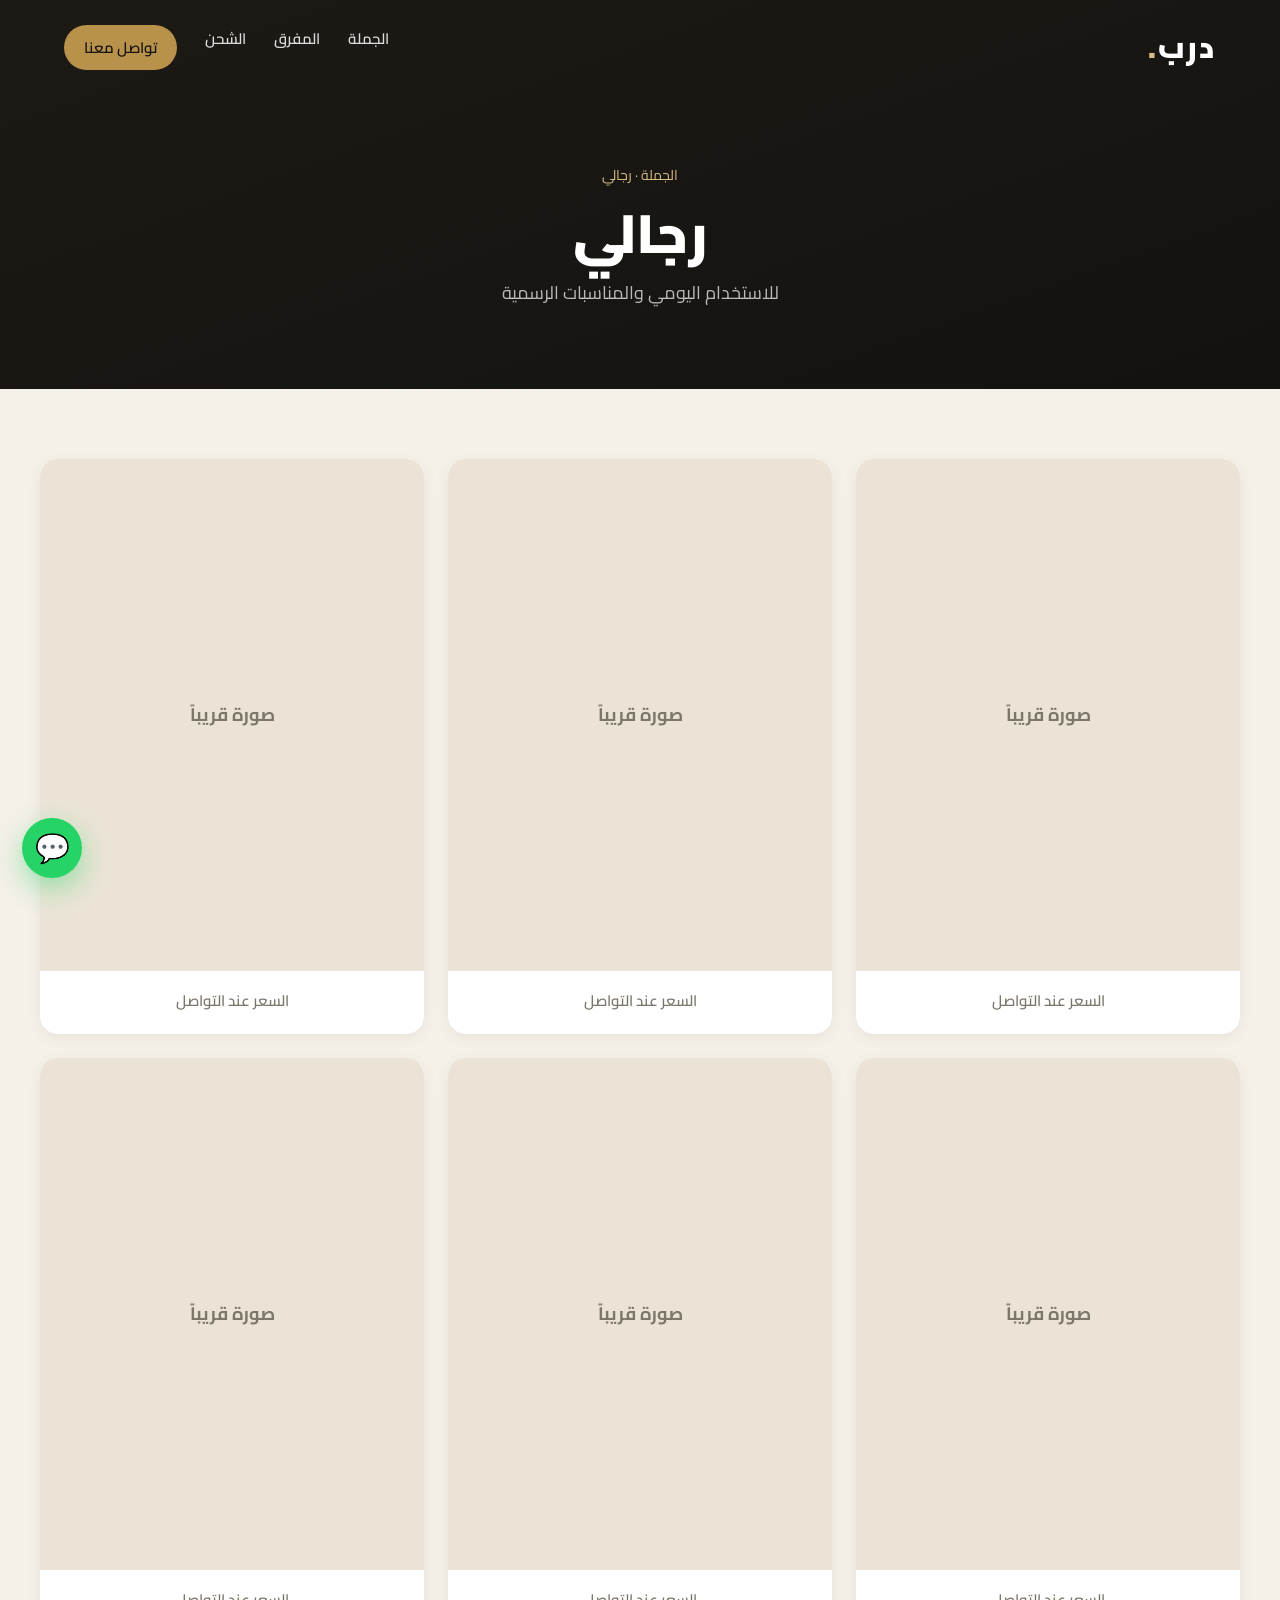
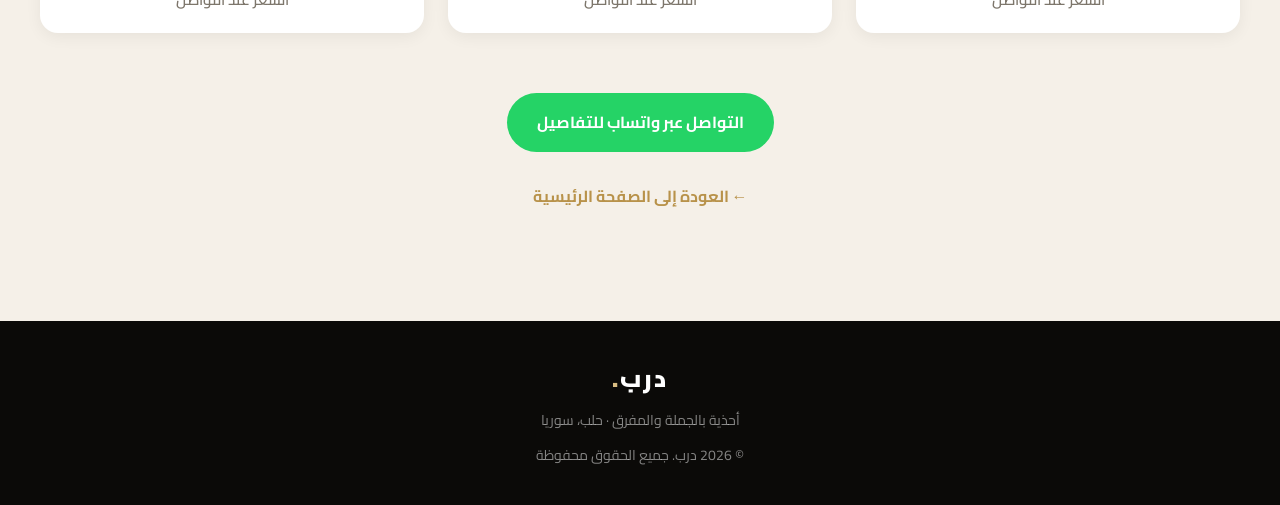
==== category.html @ f398b62b "Add durb storefront: home, category pages, catalog, Syria map Co-Authored-By: Claude Haiku 5.5 <nore" ====
<!DOCTYPE html>
<html lang="ar" dir="rtl">
<head>
<meta charset="UTF-8">
<meta name="viewport" content="width=device-width, initial-scale=1.0">
<title>درب | الأقسام</title>
<meta name="description" content="تصفحوا موديلات درب بالجملة والمفرق في حلب، مع الأسعار تحت كل صورة.">
<meta name="robots" content="index, follow">
<meta name="theme-color" content="#14120f">
<link rel="preconnect" href="https://fonts.googleapis.com">
<link rel="preconnect" href="https://fonts.gstatic.com" crossorigin>
<link href="https://fonts.googleapis.com/css2?family=Cairo:wght@300;400;600;700;900&display=swap" rel="stylesheet">
<link rel="stylesheet" href="style.css">
</head>
<body>

<header id="top">
  <div class="nav">
    <a href="index.html" class="logo">درب<i>.</i></a>
    <nav class="nav-links">
      <a href="index.html#wholesale">الجملة</a>
      <a href="index.html#retail">المفرق</a>
      <a href="index.html#shipping">الشحن</a>
      <a href="index.html#contact" class="nav-cta">تواصل معنا</a>
    </nav>
  </div>
</header>

<section class="cat-hero">
  <div class="wrap">
    <span class="crumb" id="crumb"></span>
    <h1 id="cat-title">تحميل...</h1>
    <p id="cat-desc"></p>
  </div>
</section>

<section style="padding-top:70px">
  <div class="wrap">
    <div class="products" id="products"></div>
    <div class="cat-cta reveal">
      <a class="btn btn-wa" id="cta-wa" href="https://wa.me/WHATSAPP_NUMBER" target="_blank" rel="noopener">التواصل عبر واتساب للتفاصيل</a>
    </div>
    <p style="text-align:center;margin-top:30px"><a href="index.html" style="color:var(--gold);font-weight:700">← العودة إلى الصفحة الرئيسية</a></p>
  </div>
</section>

<footer>
  <div class="logo">درب<span style="color:var(--gold-soft)">.</span></div>
  <p>أحذية بالجملة والمفرق · حلب، سوريا</p>
  <p style="margin-top:10px">© 2026 درب. جميع الحقوق محفوظة</p>
</footer>

<a class="float-wa" href="https://wa.me/WHATSAPP_NUMBER" target="_blank" rel="noopener" aria-label="واتساب">💬</a>

<script src="catalog.js"></script>
<script>
  const params = new URLSearchParams(location.search);
  const section = params.get('s') === 'retail' ? 'retail' : 'wholesale';
  const index = parseInt(params.get('c'), 10) || 0;
  const list = CATALOG[section] || [];
  const cat = list[index];
  const sectionLabel = section === 'retail' ? 'المفرق' : 'الجملة';

  if (!cat) {
    document.getElementById('cat-title').textContent = 'القسم غير موجود';
    document.getElementById('cat-desc').textContent = 'يمكنكم العودة إلى الصفحة الرئيسية لاختيار قسم آخر.';
  } else {
    document.title = 'درب | ' + cat.name + ' ' + sectionLabel;
    document.getElementById('crumb').textContent = sectionLabel + ' · ' + cat.name;
    document.getElementById('cat-title').textContent = cat.name;
    document.getElementById('cat-desc').textContent = cat.desc;

    const wrap = document.getElementById('products');
    cat.items.forEach((item, i) => {
      const card = document.createElement('article');
      card.className = 'product reveal' + (i % 3 === 1 ? ' d1' : i % 3 === 2 ? ' d2' : '');

      const pimg = document.createElement('div');
      pimg.className = 'pimg';
      const img = document.createElement('img');
      img.src = item.src;
      img.alt = cat.name + ' - موديل ' + (i + 1);
      img.loading = 'lazy';
      img.onerror = () => {
        const ph = document.createElement('span');
        ph.className = 'ph';
        ph.textContent = 'صورة قريباً';
        img.replaceWith(ph);
      };
      pimg.appendChild(img);

      const body = document.createElement('div');
      body.className = 'pbody';
      const price = document.createElement('div');
      if (item.price) {
        price.className = 'price';
        price.textContent = item.price;
      } else {
        price.className = 'price ask';
        price.textContent = 'السعر عند التواصل';
      }
      body.appendChild(price);

      card.appendChild(pimg);
      card.appendChild(body);
      wrap.appendChild(card);
    });

    const msg = 'مرحباً، أريد التفاصيل عن قسم ' + cat.name + ' ضمن ' + sectionLabel;
    document.getElementById('cta-wa').href =
      'https://wa.me/WHATSAPP_NUMBER?text=' + encodeURIComponent(msg);
  }

  const io = new IntersectionObserver(entries => {
    entries.forEach(en => {
      if (en.isIntersecting) { en.target.classList.add('in'); io.unobserve(en.target); }
    });
  }, { threshold: 0.12 });
  document.querySelectorAll('.reveal').forEach(el => io.observe(el));

  const header = document.querySelector('header');
  window.addEventListener('scroll', () => header.classList.toggle('scrolled', window.scrollY > 40));
</script>

</body>
</html>
---- style.css ----
:root {
  --ink: #14120f;
  --ink-soft: #2a2622;
  --paper: #f5f0e8;
  --paper-2: #ebe4d6;
  --gold: #b8924a;
  --gold-soft: #d9bd82;
  --muted: #7d766b;
  --wa: #25d366;
  --radius: 18px;
  --ease: cubic-bezier(.2,.7,.2,1);
}
* { box-sizing: border-box; margin: 0; padding: 0; }
html { scroll-behavior: smooth; }
body {
  font-family: "Cairo", "Segoe UI", Tahoma, sans-serif;
  background: var(--paper);
  color: var(--ink);
  line-height: 1.8;
  -webkit-font-smoothing: antialiased;
  overflow-x: hidden;
}
a { color: inherit; text-decoration: none; }
img { display: block; max-width: 100%; }
section { padding: 110px 24px; }
.wrap { max-width: 1200px; margin: auto; }

/* ---------- Header ---------- */
header { position: fixed; inset: 0 0 auto 0; z-index: 50; transition: background .3s, box-shadow .3s; }
header.scrolled { background: rgba(20,18,15,.92); backdrop-filter: blur(10px); box-shadow: 0 1px 0 rgba(255,255,255,.06); }
.nav { max-width: 1200px; margin: auto; padding: 20px 24px; display: flex; align-items: center; justify-content: space-between; color: #fff; }
.logo { font-size: 30px; font-weight: 900; letter-spacing: 2px; }
.logo i { font-style: normal; color: var(--gold-soft); }
.nav-links { display: flex; gap: 28px; font-size: 15px; font-weight: 600; }
.nav-links a { opacity: .85; transition: opacity .2s, color .2s; }
.nav-links a:hover { opacity: 1; color: var(--gold-soft); }
.nav-cta { background: var(--gold); color: var(--ink) !important; padding: 9px 20px; border-radius: 40px; opacity: 1 !important; }

/* ---------- Buttons ---------- */
.btns { display: flex; gap: 14px; flex-wrap: wrap; }
.btn {
  display: inline-flex; align-items: center; gap: 8px; padding: 15px 30px; border-radius: 50px;
  font-weight: 700; font-size: 16px; border: 0; cursor: pointer;
  transition: transform .25s var(--ease), box-shadow .25s, background .25s, color .25s;
}
.btn:hover { transform: translateY(-3px); }
.btn-gold { background: var(--gold); color: var(--ink); box-shadow: 0 10px 30px rgba(184,146,74,.35); position: relative; overflow: hidden; }
.btn-gold::after {
  content: ""; position: absolute; top: 0; left: -75%; width: 50%; height: 100%;
  background: linear-gradient(120deg, transparent, rgba(255,255,255,.5), transparent);
  animation: shine 3.5s infinite;
}
@keyframes shine { 0%,60% { left: -75%; } 100% { left: 130%; } }
.btn-gold:hover { background: var(--gold-soft); }
.btn-ghost { border: 1.5px solid rgba(255,255,255,.35); color: #fff; background: transparent; }
.btn-ghost:hover { border-color: var(--gold-soft); color: var(--gold-soft); }
.btn-wa { background: var(--wa); color: #fff; }

/* ---------- Hero ---------- */
.hero {
  min-height: 100vh;
  background:
    radial-gradient(circle at 80% 20%, rgba(184,146,74,.35), transparent 45%),
    radial-gradient(circle at 10% 90%, rgba(184,146,74,.2), transparent 40%),
    linear-gradient(160deg, #1d1a16 0%, var(--ink) 100%);
  color: #fff;
  display: flex; align-items: center;
  padding: 140px 24px 100px;
  position: relative; overflow: hidden;
}
.hero::before {
  content: ""; position: absolute; width: 520px; height: 520px; border-radius: 50%;
  border: 1px solid rgba(217,189,130,.12); top: -180px; left: -160px;
  animation: spin 40s linear infinite;
}
@keyframes spin { to { transform: rotate(360deg); } }
.hero-inner {
  max-width: 1200px; margin: auto; width: 100%;
  display: grid; grid-template-columns: 1.1fr .9fr; gap: 60px; align-items: center;
  position: relative; z-index: 1;
}
.eyebrow {
  display: inline-block; color: var(--gold-soft); font-size: 14px; letter-spacing: 3px;
  text-transform: uppercase; border: 1px solid rgba(217,189,130,.4);
  padding: 6px 16px; border-radius: 40px; margin-bottom: 26px;
}
.hero h1 { font-size: 64px; line-height: 1.25; font-weight: 900; margin-bottom: 22px; }
.hero h1 em { font-style: normal; color: var(--gold-soft); }
.hero p { font-size: 18px; opacity: .8; max-width: 520px; margin-bottom: 40px; }

/* Emblem (replaces the old box) */
.emblem { position: relative; width: 360px; height: 360px; margin: auto; }
.ring { position: absolute; border-radius: 50%; }
.ring.r1 { inset: 0; border: 1px dashed rgba(217,189,130,.45); animation: spin 28s linear infinite; }
.ring.r2 { inset: 42px; border: 1px solid rgba(217,189,130,.25); animation: spin 18s linear infinite reverse; }
.ring.r2::after {
  content: ""; position: absolute; top: -5px; left: 50%; width: 10px; height: 10px; margin-left: -5px;
  border-radius: 50%; background: var(--gold-soft); box-shadow: 0 0 14px var(--gold-soft);
}
.core {
  position: absolute; inset: 92px; border-radius: 50%;
  background: radial-gradient(circle at 35% 30%, #4a3f32, #1a1714 70%);
  border: 1px solid rgba(217,189,130,.35);
  display: flex; align-items: center; justify-content: center;
  font-size: 58px; font-weight: 900; color: var(--gold-soft);
  box-shadow: 0 0 60px rgba(184,146,74,.35);
  animation: breathe 4s ease-in-out infinite;
}
.core span { color: #fff; }
@keyframes breathe {
  0%,100% { box-shadow: 0 0 40px rgba(184,146,74,.25); transform: scale(1); }
  50% { box-shadow: 0 0 80px rgba(184,146,74,.5); transform: scale(1.03); }
}
.chip {
  position: absolute; background: rgba(20,18,15,.85); backdrop-filter: blur(6px);
  border: 1px solid rgba(217,189,130,.35); color: #fff;
  padding: 8px 18px; border-radius: 30px; font-size: 14px; font-weight: 700; white-space: nowrap;
  animation: float 6s ease-in-out infinite;
}
.chip.c1 { top: 4px; right: 40px; }
.chip.c2 { top: 90px; left: -10px; animation-delay: -1.5s; }
.chip.c3 { bottom: 90px; right: -14px; animation-delay: -3s; }
.chip.c4 { bottom: 6px; left: 50px; animation-delay: -4.5s; }
@keyframes float { 0%,100% { transform: translateY(0); } 50% { transform: translateY(-10px); } }

/* ---------- Marquee ---------- */
.marquee { background: var(--gold); color: var(--ink); padding: 16px 0; overflow: hidden; white-space: nowrap; font-weight: 700; font-size: 18px; letter-spacing: 2px; }
.marquee-track { display: inline-block; animation: slide 28s linear infinite; }
.marquee-track span { margin: 0 28px; }
@keyframes slide { from { transform: translateX(0); } to { transform: translateX(-50%); } }

/* ---------- Heads ---------- */
.head { text-align: center; margin-bottom: 60px; }
.kicker { color: var(--gold); font-size: 14px; letter-spacing: 3px; font-weight: 700; text-transform: uppercase; margin-bottom: 10px; display: block; }
.head h2 { font-size: 44px; font-weight: 900; line-height: 1.3; }
.head p { color: var(--muted); font-size: 17px; margin-top: 10px; }
.dark { background: var(--ink); color: #fff; }
.dark .head h2 { color: #fff; }
.dark .head p { color: rgba(255,255,255,.6); }

/* ---------- Choice ---------- */
.choice { display: grid; grid-template-columns: 1fr 1fr; gap: 24px; }
.choice-card {
  position: relative; border-radius: 26px; padding: 56px 44px; min-height: 340px;
  display: flex; flex-direction: column; justify-content: flex-end; overflow: hidden;
  transition: transform .35s var(--ease), box-shadow .35s;
}
.choice-card:hover { transform: translateY(-6px); box-shadow: 0 24px 50px rgba(0,0,0,.18); }
.choice-card .num { position: absolute; top: 24px; left: 32px; font-size: 130px; font-weight: 900; opacity: .08; line-height: 1; }
.choice-card .tag { font-size: 13px; letter-spacing: 2px; font-weight: 700; margin-bottom: 10px; }
.choice-card h3 { font-size: 40px; font-weight: 900; margin-bottom: 10px; }
.choice-card p { font-size: 16px; opacity: .85; margin-bottom: 24px; max-width: 420px; }
.choice-card .arrow {
  display: inline-flex; align-items: center; gap: 8px; font-weight: 700;
  background: #fff; color: var(--ink); padding: 10px 22px; border-radius: 30px; align-self: flex-start;
  transition: gap .25s;
}
.choice-card:hover .arrow { gap: 14px; }
.choice-wh { background: linear-gradient(140deg, #1f2a2a, var(--ink)); color: #fff; border: 1px solid rgba(217,189,130,.2); }
.choice-wh .tag { color: var(--gold-soft); }
.choice-rt { background: linear-gradient(140deg, var(--gold-soft), var(--gold)); color: var(--ink); }
.choice-rt .arrow { background: var(--ink); color: #fff; }
.choice-rt .num { color: var(--ink); }

/* ---------- Category tiles (home) ---------- */
.grid { display: grid; grid-template-columns: repeat(3, 1fr); gap: 22px; }
.cat {
  position: relative; border-radius: var(--radius); overflow: hidden; aspect-ratio: 4/5;
  background: var(--c, #2a2622); color: #fff; display: flex; flex-direction: column; justify-content: flex-end;
  padding: 26px; border: 0; text-align: right;
  transition: transform .35s var(--ease), box-shadow .35s;
}
.cat:hover { transform: translateY(-6px); box-shadow: 0 20px 40px rgba(0,0,0,.22); }
.cat img { position: absolute; inset: 0; width: 100%; height: 100%; object-fit: cover; transition: transform .6s var(--ease); }
.cat:hover img { transform: scale(1.07); }
.cat::after { content: ""; position: absolute; inset: 0; background: linear-gradient(to top, rgba(0,0,0,.75) 0%, rgba(0,0,0,.05) 60%); }
.cat .info { position: relative; z-index: 2; }
.cat h4 { font-size: 28px; font-weight: 900; }
.cat p { font-size: 15px; opacity: .85; margin: 4px 0 14px; }
.cat .more {
  display: inline-flex; gap: 6px; font-weight: 700; font-size: 14px; background: #fff; color: var(--ink);
  padding: 8px 18px; border-radius: 30px; align-self: flex-start; transition: background .2s;
}
.cat:hover .more { background: var(--gold-soft); }

/* placeholder used when an image is missing */
.ph {
  position: absolute; inset: 0; display: flex; align-items: center; justify-content: center; text-align: center;
  font-size: 40px; font-weight: 900; color: rgba(255,255,255,.12); padding: 10px; z-index: 0;
}
.product .ph { font-size: 18px; color: var(--muted); font-weight: 700; }

/* ---------- Category page ---------- */
.cat-hero {
  background: linear-gradient(160deg, #1d1a16, var(--ink));
  color: #fff; padding: 160px 24px 80px; text-align: center;
}
.cat-hero .crumb { color: var(--gold-soft); font-size: 14px; margin-bottom: 14px; display: inline-block; }
.cat-hero h1 { font-size: 54px; font-weight: 900; line-height: 1.2; }
.cat-hero p { color: rgba(255,255,255,.7); font-size: 18px; margin-top: 10px; }
.products { display: grid; grid-template-columns: repeat(3, 1fr); gap: 24px; }
.product {
  background: #fff; border-radius: var(--radius); overflow: hidden;
  box-shadow: 0 4px 16px rgba(0,0,0,.06);
  transition: transform .35s var(--ease), box-shadow .35s;
}
.product:hover { transform: translateY(-6px); box-shadow: 0 18px 36px rgba(0,0,0,.14); }
.product .pimg { position: relative; aspect-ratio: 3/4; background: var(--paper-2); overflow: hidden; }
.product .pimg img { position: absolute; inset: 0; width: 100%; height: 100%; object-fit: cover; transition: transform .6s var(--ease); }
.product:hover .pimg img { transform: scale(1.06); }
.product .pbody { padding: 16px 18px 20px; text-align: center; }
.price { font-size: 19px; font-weight: 900; color: var(--ink); }
.price.ask { font-size: 15px; font-weight: 600; color: var(--muted); }
.cat-cta { text-align: center; margin-top: 60px; }

/* ---------- Process ---------- */
.steps { display: grid; grid-template-columns: repeat(3, 1fr); gap: 24px; }
.step { background: #fff; padding: 40px 32px; border-radius: var(--radius); transition: transform .3s var(--ease); }
.step:hover { transform: translateY(-6px); }
.step .num { font-size: 64px; font-weight: 900; color: var(--paper-2); line-height: 1; margin-bottom: 14px; }
.step h3 { font-size: 22px; margin-bottom: 8px; }
.step p { color: var(--muted); font-size: 15px; }

/* ---------- Shipping (Syria only) ---------- */
.ship { background: var(--paper-2); }
.ship-card {
  max-width: 560px; margin: auto; background: #fff; border-radius: 24px; padding: 48px 36px;
  text-align: center; box-shadow: 0 10px 30px rgba(0,0,0,.06); transition: transform .3s var(--ease);
}
.ship-card:hover { transform: translateY(-6px); }
.ship-card .big { font-size: 46px; font-weight: 900; color: var(--ink); }
.ship-card .big span { color: var(--gold); }
.ship-card p { color: var(--muted); margin-top: 8px; }
.note { text-align: center; color: var(--muted); font-size: 15px; max-width: 640px; margin: 30px auto 0; }

/* ---------- Map ---------- */
.map-section { background: #0b0a08; color: #fff; }
.map-section .head h2 { color: #fff; }
.map-section .head p { color: rgba(255,255,255,.6); }
.map-box { max-width: 900px; margin: auto; position: relative; }
.map-box svg { width: 100%; height: auto; overflow: visible; }
.syria-shape {
  fill: rgba(217,189,130,.08); stroke: var(--gold-soft); stroke-width: 1.6;
  stroke-dasharray: 1; stroke-dashoffset: 1;
  transition: stroke-dashoffset 2.6s var(--ease), fill .8s .6s;
}
.map-box.in .syria-shape { stroke-dashoffset: 0; fill: rgba(217,189,130,.14); }
.map-label { fill: rgba(255,255,255,.22); font-size: 26px; font-weight: 900; letter-spacing: 6px; font-family: "Cairo", sans-serif; }
.city { fill: var(--gold-soft); opacity: 0; transition: opacity .6s; }
.map-box.in .city { opacity: 1; }
.city-label { fill: #fff; font-size: 12px; font-family: "Cairo", sans-serif; opacity: 0; transition: opacity .6s .4s; }
.map-box.in .city-label { opacity: .9; }
.home-dot { fill: var(--gold); }
.home-ping { fill: rgba(184,146,74,.5); transform-box: fill-box; transform-origin: center; animation: ping 2.2s ease-out infinite; }
@keyframes ping { 0% { transform: scale(1); opacity: .9; } 100% { transform: scale(4); opacity: 0; } }
.home-label { fill: var(--gold-soft); font-size: 17px; font-weight: 900; font-family: "Cairo", sans-serif; }
.route {
  fill: none; stroke: var(--gold-soft); stroke-width: 1.2; stroke-dasharray: 4 6; opacity: 0;
  animation: flow 1.6s linear infinite; transition: opacity 1s 1.8s;
}
.map-box.in .route { opacity: .7; }
@keyframes flow { to { stroke-dashoffset: -20; } }
.map-note { text-align: center; color: rgba(255,255,255,.5); font-size: 14px; margin-top: 24px; }

/* ---------- Contact ---------- */
.contact {
  background: radial-gradient(circle at 50% 0%, rgba(184,146,74,.3), transparent 60%), var(--ink);
  color: #fff; text-align: center;
}
.contact h2 { font-size: 50px; font-weight: 900; margin-bottom: 14px; }
.contact p { color: rgba(255,255,255,.7); font-size: 18px; margin-bottom: 40px; }
.contact .btns { justify-content: center; }
.contact .kicker { color: var(--gold-soft); }

footer { background: #0b0a08; color: rgba(255,255,255,.5); text-align: center; padding: 36px 24px; font-size: 14px; }
footer .logo { color: #fff; font-size: 24px; margin-bottom: 8px; }

.float-wa {
  position: fixed; left: 22px; bottom: 22px; width: 60px; height: 60px; border-radius: 50%;
  background: var(--wa); color: #fff; display: flex; align-items: center; justify-content: center;
  font-size: 28px; box-shadow: 0 10px 28px rgba(37,211,102,.45); z-index: 40;
  transition: transform .2s; animation: pulse 2.4s infinite;
}
.float-wa:hover { transform: scale(1.08); }
@keyframes pulse {
  0% { box-shadow: 0 0 0 0 rgba(37,211,102,.55); }
  70% { box-shadow: 0 0 0 18px rgba(37,211,102,0); }
  100% { box-shadow: 0 0 0 0 rgba(37,211,102,0); }
}

/* ---------- Reveal on scroll ---------- */
.reveal { opacity: 0; transform: translateY(28px); transition: opacity .8s var(--ease), transform .8s var(--ease); }
.reveal.in { opacity: 1; transform: none; }
.reveal.d1 { transition-delay: .1s; }
.reveal.d2 { transition-delay: .2s; }
.reveal.d3 { transition-delay: .3s; }

/* ---------- Responsive ---------- */
@media (max-width: 960px) {
  .hero-inner { grid-template-columns: 1fr; }
  .emblem { width: 300px; height: 300px; }
  .core { inset: 76px; font-size: 48px; }
  .ring.r2 { inset: 36px; }
  .hero h1 { font-size: 46px; }
  .grid { grid-template-columns: repeat(2, 1fr); }
  .products { grid-template-columns: repeat(2, 1fr); }
  .choice { grid-template-columns: 1fr; }
  .steps { grid-template-columns: 1fr; }
  .nav-links a:not(.nav-cta) { display: none; }
  .head h2 { font-size: 34px; }
  .cat-hero h1 { font-size: 40px; }
}
@media (max-width: 560px) {
  .grid { grid-template-columns: 1fr; }
  .products { grid-template-columns: repeat(2, 1fr); gap: 14px; }
  .hero h1 { font-size: 36px; }
  .contact h2 { font-size: 36px; }
  section { padding: 80px 20px; }
  .choice-card { padding: 40px 26px; min-height: 280px; }
  .choice-card h3 { font-size: 32px; }
  .emblem { width: 250px; height: 250px; }
  .core { inset: 62px; font-size: 40px; }
  .chip { font-size: 12px; padding: 6px 12px; }
  .cat-hero { padding: 130px 20px 60px; }
}
@media (prefers-reduced-motion: reduce) {
  *, *::before, *::after { animation: none !important; transition: none !important; }
  .reveal { opacity: 1; transform: none; }
  .syria-shape { stroke-dashoffset: 0; }
  .city, .city-label, .route { opacity: 1; }
}
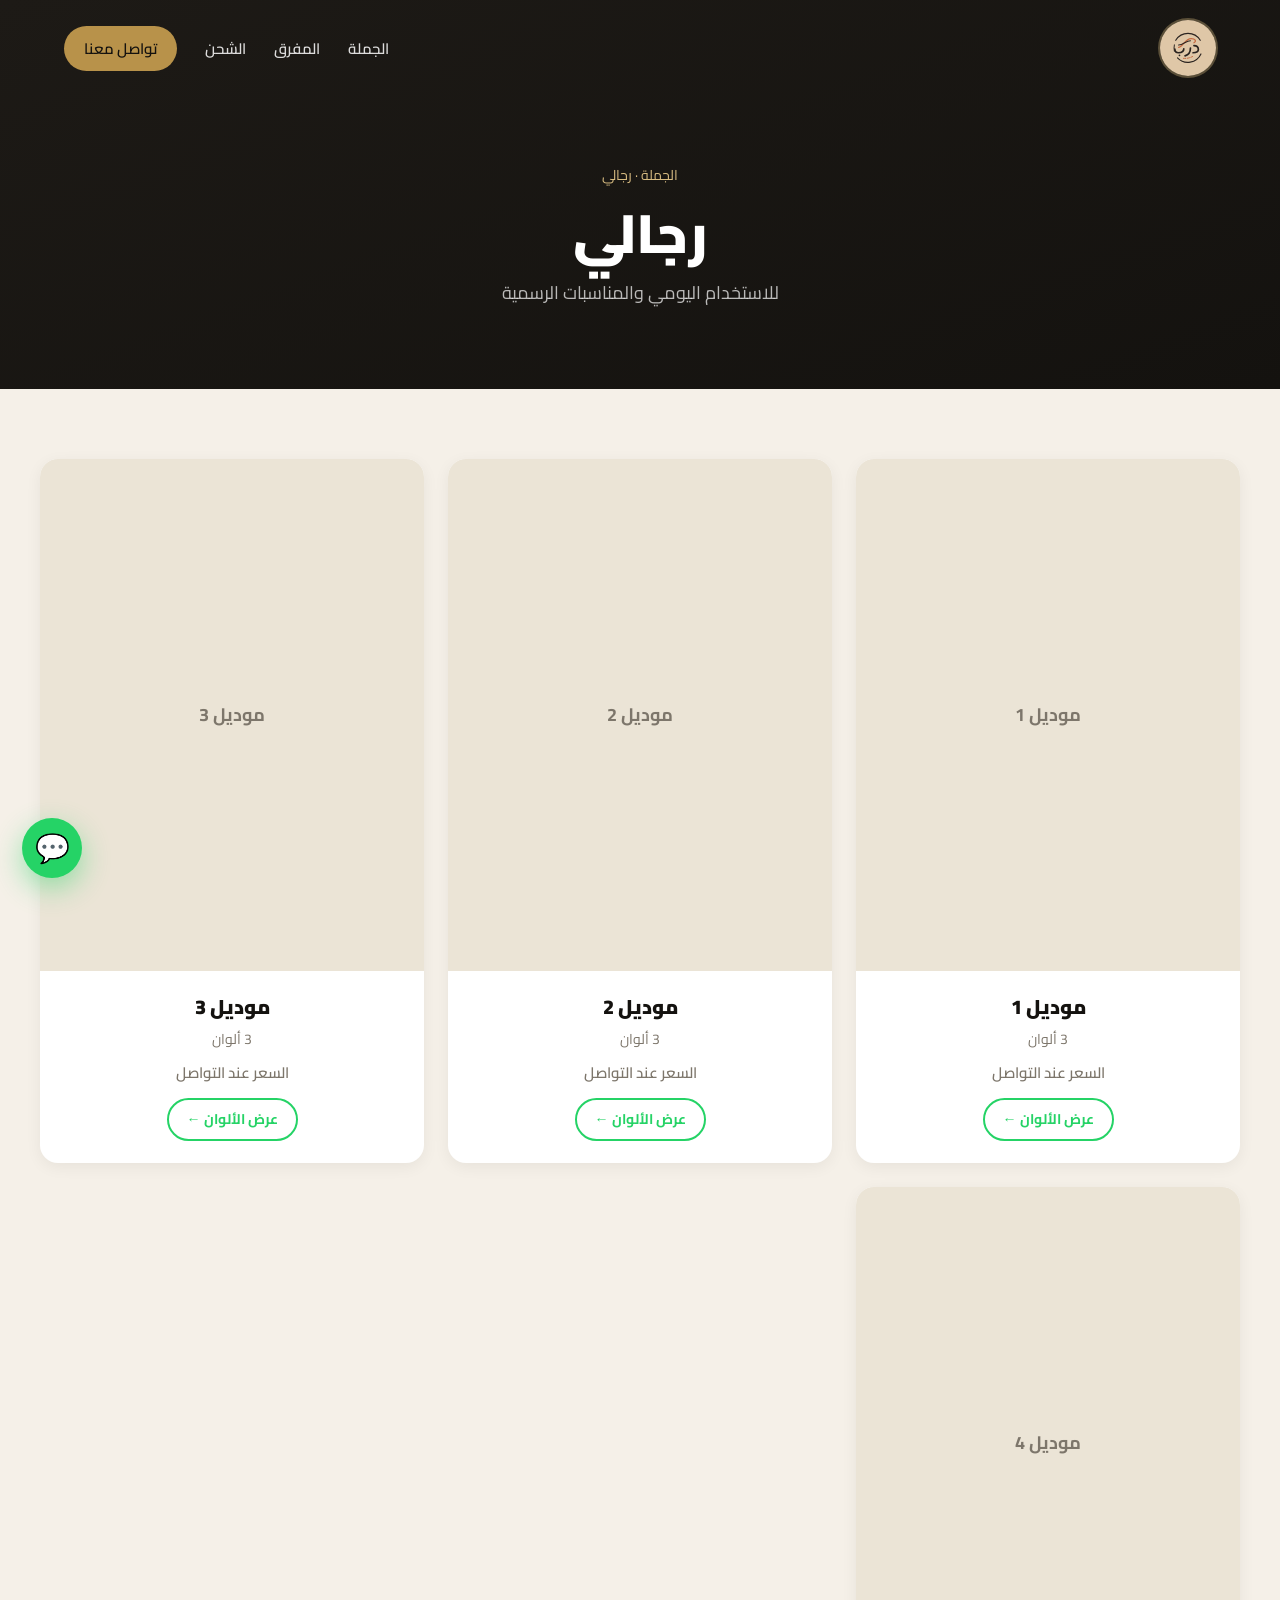
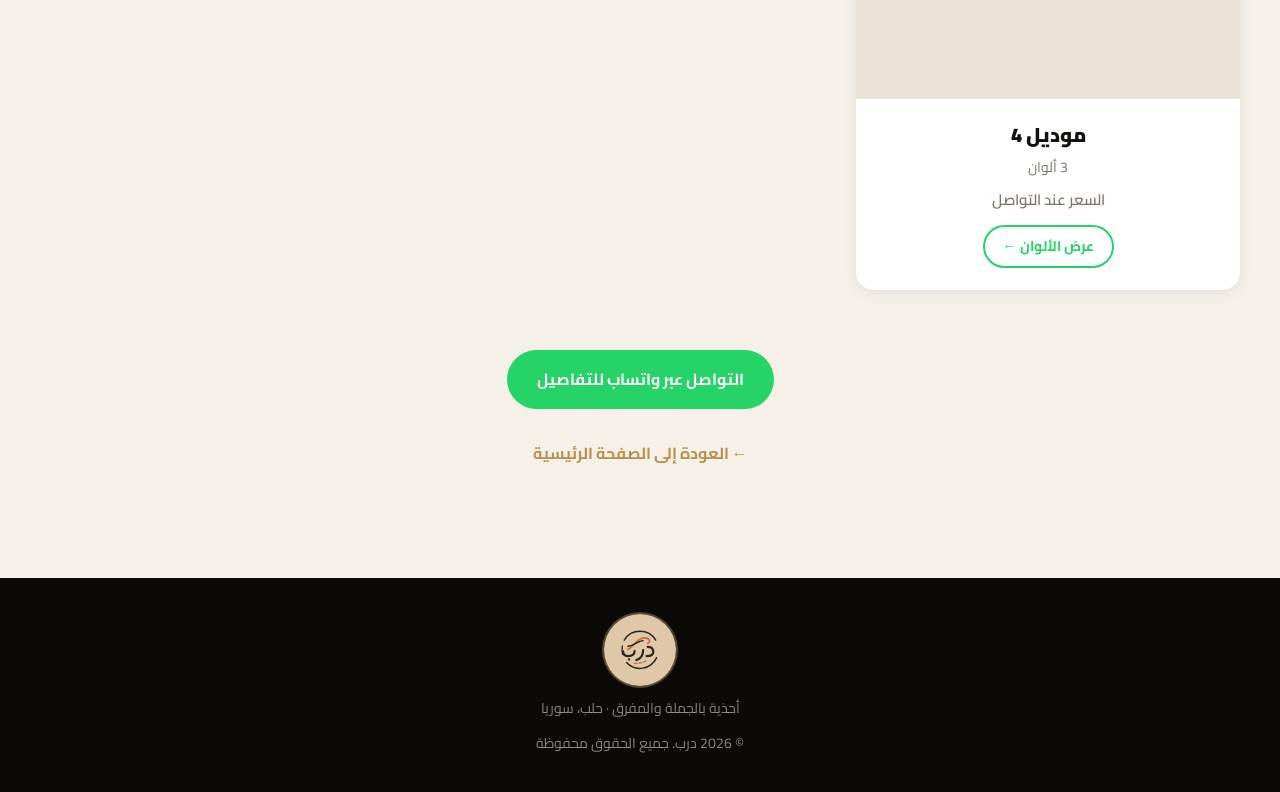
==== commit 134aa386: "Per-model pages with color variants, balanced palette, WhatsApp and Instagram links, remove map nav " ====
--- a/category.html
+++ b/category.html
@@ -4,19 +4,20 @@
 <meta charset="UTF-8">
 <meta name="viewport" content="width=device-width, initial-scale=1.0">
 <title>درب | الأقسام</title>
-<meta name="description" content="تصفحوا موديلات درب بالجملة والمفرق في حلب، مع الأسعار تحت كل صورة.">
+<meta name="description" content="تصفحوا موديلات درب بالجملة والمفرق في حلب.">
 <meta name="robots" content="index, follow">
 <meta name="theme-color" content="#14120f">
 <link rel="preconnect" href="https://fonts.googleapis.com">
 <link rel="preconnect" href="https://fonts.gstatic.com" crossorigin>
 <link href="https://fonts.googleapis.com/css2?family=Cairo:wght@300;400;600;700;900&display=swap" rel="stylesheet">
+<link rel="icon" type="image/svg+xml" href="images/logo-sand.svg">
 <link rel="stylesheet" href="style.css">
 </head>
 <body>
 
 <header id="top">
   <div class="nav">
-    <a href="index.html" class="logo">درب<i>.</i></a>
+    <a href="index.html" class="logo"><img class="logo-img" src="images/logo-sand.svg" alt="درب"></a>
     <nav class="nav-links">
       <a href="index.html#wholesale">الجملة</a>
       <a href="index.html#retail">المفرق</a>
@@ -36,79 +37,66 @@
 
 <section style="padding-top:70px">
   <div class="wrap">
-    <div class="products" id="products"></div>
+    <div class="products" id="models"></div>
     <div class="cat-cta reveal">
-      <a class="btn btn-wa" id="cta-wa" href="https://wa.me/WHATSAPP_NUMBER" target="_blank" rel="noopener">التواصل عبر واتساب للتفاصيل</a>
+      <a class="btn btn-wa" id="cta-wa" href="#" target="_blank" rel="noopener">التواصل عبر واتساب للتفاصيل</a>
     </div>
     <p style="text-align:center;margin-top:30px"><a href="index.html" style="color:var(--gold);font-weight:700">← العودة إلى الصفحة الرئيسية</a></p>
   </div>
 </section>
 
 <footer>
-  <div class="logo">درب<span style="color:var(--gold-soft)">.</span></div>
+  <div class="logo"><img class="logo-img" src="images/logo-sand.svg" alt="درب"></div>
   <p>أحذية بالجملة والمفرق · حلب، سوريا</p>
   <p style="margin-top:10px">© 2026 درب. جميع الحقوق محفوظة</p>
 </footer>
 
-<a class="float-wa" href="https://wa.me/WHATSAPP_NUMBER" target="_blank" rel="noopener" aria-label="واتساب">💬</a>
+<a class="float-wa" id="float-wa" href="#" target="_blank" rel="noopener" aria-label="واتساب">💬</a>
 
 <script src="catalog.js"></script>
 <script>
   const params = new URLSearchParams(location.search);
   const section = params.get('s') === 'retail' ? 'retail' : 'wholesale';
   const index = parseInt(params.get('c'), 10) || 0;
-  const list = CATALOG[section] || [];
-  const cat = list[index];
-  const sectionLabel = section === 'retail' ? 'المفرق' : 'الجملة';
+  const label = section === 'retail' ? 'المفرق' : 'الجملة';
+  const cat = (CATALOG[section] || [])[index];
+
+  document.getElementById('float-wa').href = waLink();
+  document.getElementById('cta-wa').href = waLink(
+    'مرحباً، أريد التفاصيل عن قسم ' + (cat ? cat.name : '') + ' ضمن ' + label
+  );
 
   if (!cat) {
     document.getElementById('cat-title').textContent = 'القسم غير موجود';
     document.getElementById('cat-desc').textContent = 'يمكنكم العودة إلى الصفحة الرئيسية لاختيار قسم آخر.';
   } else {
-    document.title = 'درب | ' + cat.name + ' ' + sectionLabel;
-    document.getElementById('crumb').textContent = sectionLabel + ' · ' + cat.name;
+    document.title = 'درب | ' + cat.name + ' ' + label;
+    document.getElementById('crumb').textContent = label + ' · ' + cat.name;
     document.getElementById('cat-title').textContent = cat.name;
     document.getElementById('cat-desc').textContent = cat.desc;
 
-    const wrap = document.getElementById('products');
-    cat.items.forEach((item, i) => {
-      const card = document.createElement('article');
+    const wrap = document.getElementById('models');
+    cat.models.forEach((m, i) => {
+      const first = m.colors[0];
+      const card = document.createElement('a');
       card.className = 'product reveal' + (i % 3 === 1 ? ' d1' : i % 3 === 2 ? ' d2' : '');
+      card.href = 'model.html?s=' + section + '&c=' + index + '&m=' + i;
 
       const pimg = document.createElement('div');
       pimg.className = 'pimg';
-      const img = document.createElement('img');
-      img.src = item.src;
-      img.alt = cat.name + ' - موديل ' + (i + 1);
-      img.loading = 'lazy';
-      img.onerror = () => {
-        const ph = document.createElement('span');
-        ph.className = 'ph';
-        ph.textContent = 'صورة قريباً';
-        img.replaceWith(ph);
-      };
-      pimg.appendChild(img);
+      pimg.appendChild(makeImg(first.src, m.name, m.name));
+      card.appendChild(pimg);
 
       const body = document.createElement('div');
       body.className = 'pbody';
-      const price = document.createElement('div');
-      if (item.price) {
-        price.className = 'price';
-        price.textContent = item.price;
-      } else {
-        price.className = 'price ask';
-        price.textContent = 'السعر عند التواصل';
-      }
-      body.appendChild(price);
-
-      card.appendChild(pimg);
+      body.innerHTML =
+        '<h4>' + m.name + '</h4>' +
+        '<div class="sub">' + m.colors.length + ' ألوان</div>' +
+        '<div class="price' + (m.price ? '' : ' ask') + '">' + (m.price || 'السعر عند التواصل') + '</div>' +
+        '<span class="ask-btn">عرض الألوان ←</span>';
       card.appendChild(body);
       wrap.appendChild(card);
     });
-
-    const msg = 'مرحباً، أريد التفاصيل عن قسم ' + cat.name + ' ضمن ' + sectionLabel;
-    document.getElementById('cta-wa').href =
-      'https://wa.me/WHATSAPP_NUMBER?text=' + encodeURIComponent(msg);
   }
 
   const io = new IntersectionObserver(entries => {
@@ -121,6 +109,5 @@
   const header = document.querySelector('header');
   window.addEventListener('scroll', () => header.classList.toggle('scrolled', window.scrollY > 40));
 </script>
-
 </body>
 </html>
--- a/style.css
+++ b/style.css
@@ -31,7 +31,7 @@
 .nav { max-width: 1200px; margin: auto; padding: 20px 24px; display: flex; align-items: center; justify-content: space-between; color: #fff; }
 .logo { font-size: 30px; font-weight: 900; letter-spacing: 2px; }
 .logo i { font-style: normal; color: var(--gold-soft); }
-.nav-links { display: flex; gap: 28px; font-size: 15px; font-weight: 600; }
+.nav-links { display: flex; align-items: center; gap: 28px; font-size: 15px; font-weight: 600; }
 .nav-links a { opacity: .85; transition: opacity .2s, color .2s; }
 .nav-links a:hover { opacity: 1; color: var(--gold-soft); }
 .nav-cta { background: var(--gold); color: var(--ink) !important; padding: 9px 20px; border-radius: 40px; opacity: 1 !important; }
@@ -329,3 +329,29 @@
   .syria-shape { stroke-dashoffset: 0; }
   .city, .city-label, .route { opacity: 1; }
 }
+
+/* ---------- Brand logo ---------- */
+.logo-img { display: block; width: 56px; height: 56px; border-radius: 50%; object-fit: cover; box-shadow: 0 0 0 2px rgba(217,189,130,.35); }
+footer .logo-img { width: 72px; height: 72px; margin: 0 auto 10px; }
+.core { overflow: hidden; background: none; border: 0; box-shadow: 0 0 60px rgba(184,146,74,.35); }
+.core img { width: 100%; height: 100%; display: block; border-radius: 50%; object-fit: cover; }
+.emblem .core { inset: 56px; }
+@media (max-width: 960px) { .emblem .core { inset: 60px; } }
+@media (max-width: 560px) { .emblem .core { inset: 56px; } .logo-img { width: 48px; height: 48px; } }
+
+/* ---------- Models & colors ---------- */
+a.product { display: block; color: inherit; }
+.product .pimg .ph { font-size: 18px; color: var(--muted); font-weight: 700; }
+.product .pbody { padding: 18px 18px 22px; }
+.product .pbody h4 { font-size: 20px; font-weight: 900; color: var(--ink); margin-bottom: 2px; }
+.product .pbody .sub { font-size: 14px; color: var(--muted); margin-bottom: 6px; }
+.product .pbody .price { font-size: 18px; font-weight: 900; color: var(--ink); }
+.product .pbody .price.ask { font-size: 15px; font-weight: 600; color: var(--muted); }
+.ask-btn {
+  display: inline-block; margin-top: 12px; border: 2px solid var(--wa); color: var(--wa);
+  padding: 7px 18px; border-radius: 24px; font-weight: 700; font-size: 14px; transition: background .2s, color .2s;
+}
+.product:hover .ask-btn, .ask-btn:hover { background: var(--wa); color: #fff; }
+.products { grid-template-columns: repeat(3, 1fr); }
+@media (max-width: 960px) { .products { grid-template-columns: repeat(2, 1fr); } }
+@media (max-width: 560px) { .products { grid-template-columns: repeat(2, 1fr); gap: 14px; } .product .pbody h4 { font-size: 17px; } }
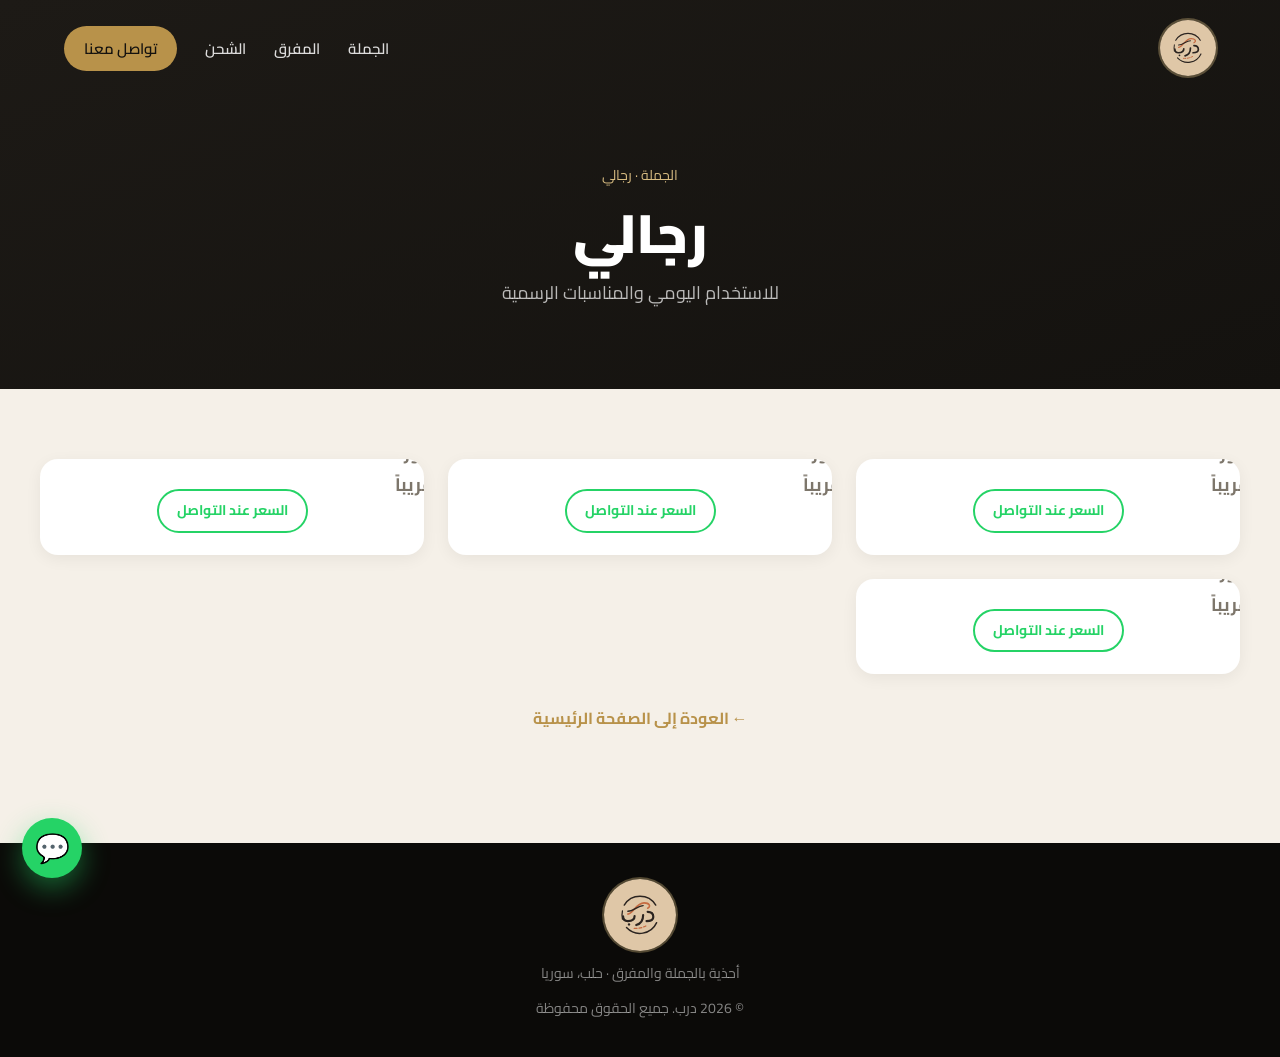
==== commit 129b38c3: "Show photos only per item with WhatsApp price links, add retail men section Co-Authored-By: Claude H" ====
--- a/category.html
+++ b/category.html
@@ -37,10 +37,7 @@
 
 <section style="padding-top:70px">
   <div class="wrap">
-    <div class="products" id="models"></div>
-    <div class="cat-cta reveal">
-      <a class="btn btn-wa" id="cta-wa" href="#" target="_blank" rel="noopener">التواصل عبر واتساب للتفاصيل</a>
-    </div>
+    <div class="products" id="items"></div>
     <p style="text-align:center;margin-top:30px"><a href="index.html" style="color:var(--gold);font-weight:700">← العودة إلى الصفحة الرئيسية</a></p>
   </div>
 </section>
@@ -62,9 +59,6 @@
   const cat = (CATALOG[section] || [])[index];
 
   document.getElementById('float-wa').href = waLink();
-  document.getElementById('cta-wa').href = waLink(
-    'مرحباً، أريد التفاصيل عن قسم ' + (cat ? cat.name : '') + ' ضمن ' + label
-  );
 
   if (!cat) {
     document.getElementById('cat-title').textContent = 'القسم غير موجود';
@@ -75,25 +69,27 @@
     document.getElementById('cat-title').textContent = cat.name;
     document.getElementById('cat-desc').textContent = cat.desc;
 
-    const wrap = document.getElementById('models');
-    cat.models.forEach((m, i) => {
-      const first = m.colors[0];
-      const card = document.createElement('a');
+    const wrap = document.getElementById('items');
+    cat.items.forEach((item, i) => {
+      const card = document.createElement('div');
       card.className = 'product reveal' + (i % 3 === 1 ? ' d1' : i % 3 === 2 ? ' d2' : '');
-      card.href = 'model.html?s=' + section + '&c=' + index + '&m=' + i;
 
-      const pimg = document.createElement('div');
-      pimg.className = 'pimg';
-      pimg.appendChild(makeImg(first.src, m.name, m.name));
-      card.appendChild(pimg);
+      const link = document.createElement('a');
+      link.className = 'pimg';
+      link.href = 'model.html?s=' + section + '&c=' + index + '&m=' + i;
+      link.appendChild(makeImg(item.photos[0], cat.name, 'صورة قريباً'));
+      card.appendChild(link);
 
       const body = document.createElement('div');
       body.className = 'pbody';
-      body.innerHTML =
-        '<h4>' + m.name + '</h4>' +
-        '<div class="sub">' + m.colors.length + ' ألوان</div>' +
-        '<div class="price' + (m.price ? '' : ' ask') + '">' + (m.price || 'السعر عند التواصل') + '</div>' +
-        '<span class="ask-btn">عرض الألوان ←</span>';
+      const price = document.createElement('a');
+      const hasPrice = !!item.price;
+      price.className = 'ask-btn';
+      price.href = waLink('مرحباً، أريد السعر: ' + label + ' - ' + cat.name + ' - صنف ' + (i + 1));
+      price.target = '_blank';
+      price.rel = 'noopener';
+      price.textContent = hasPrice ? item.price : 'السعر عند التواصل';
+      body.appendChild(price);
       card.appendChild(body);
       wrap.appendChild(card);
     });
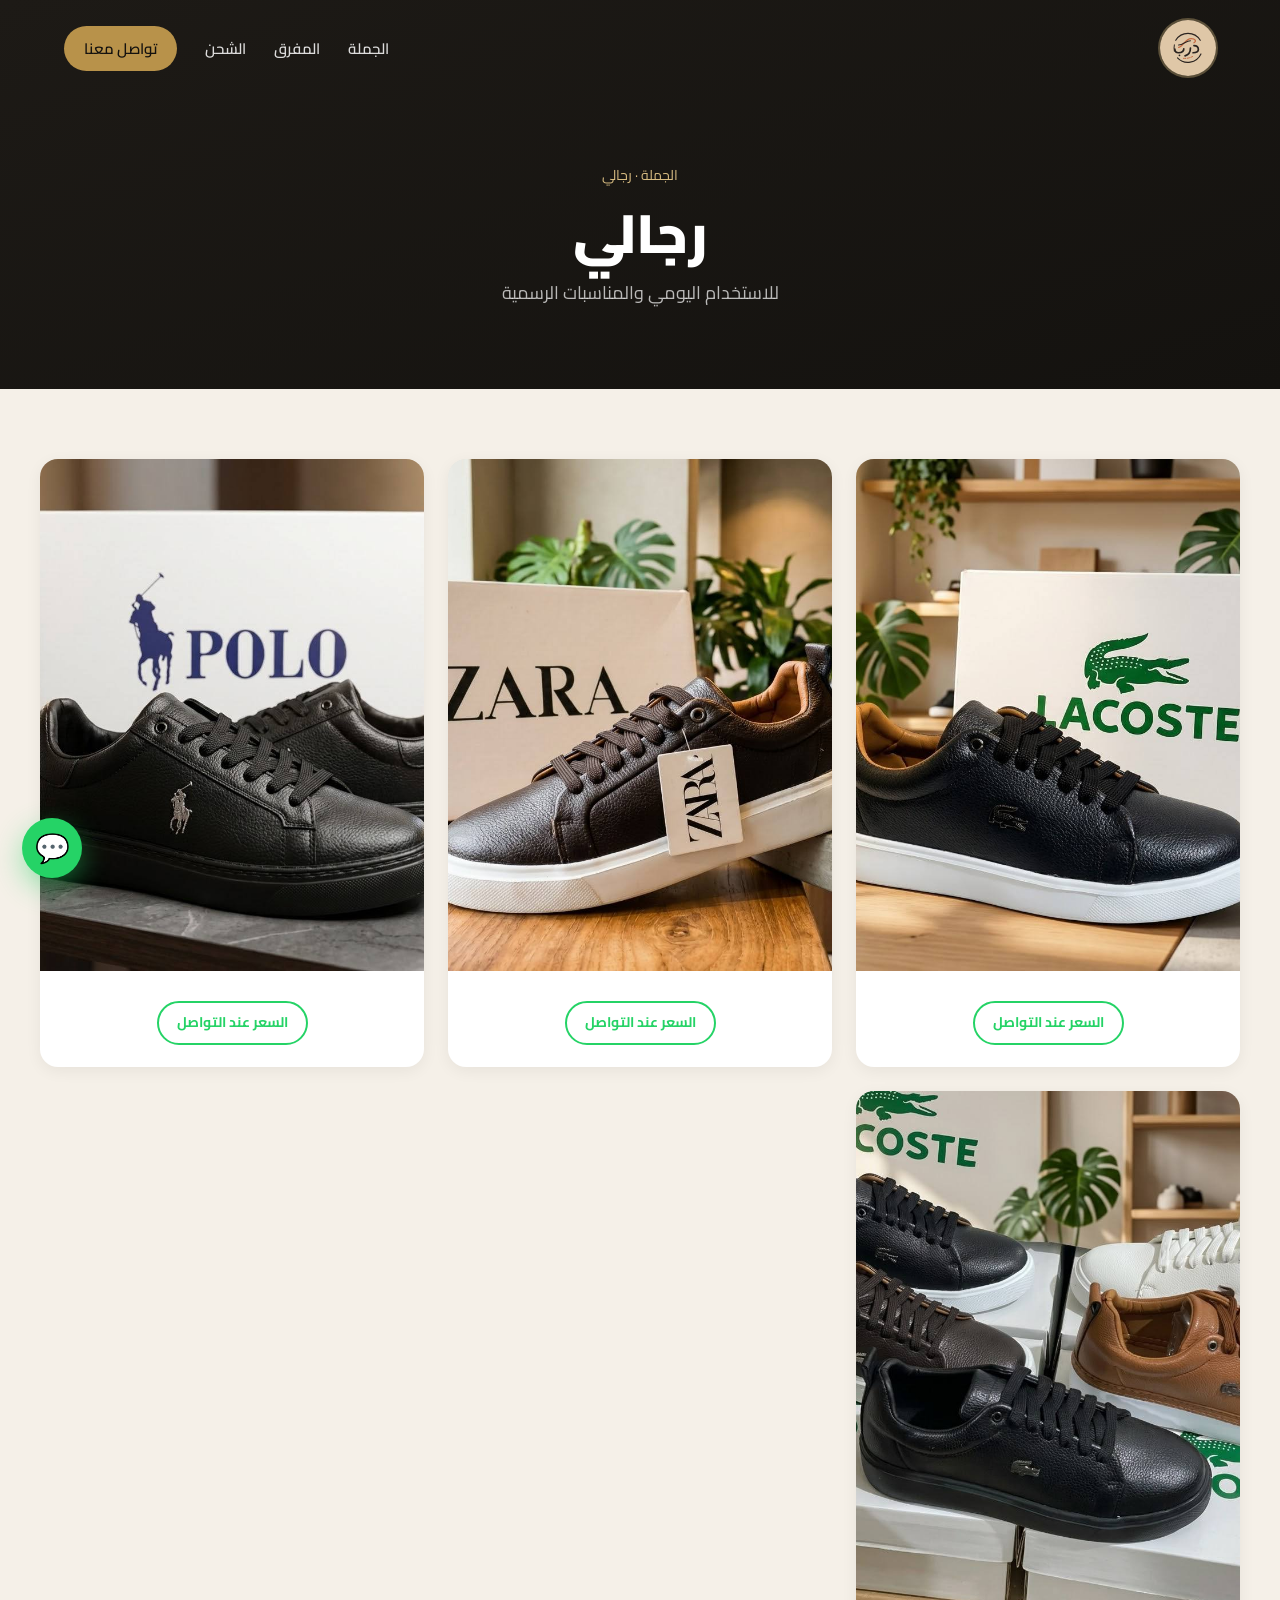
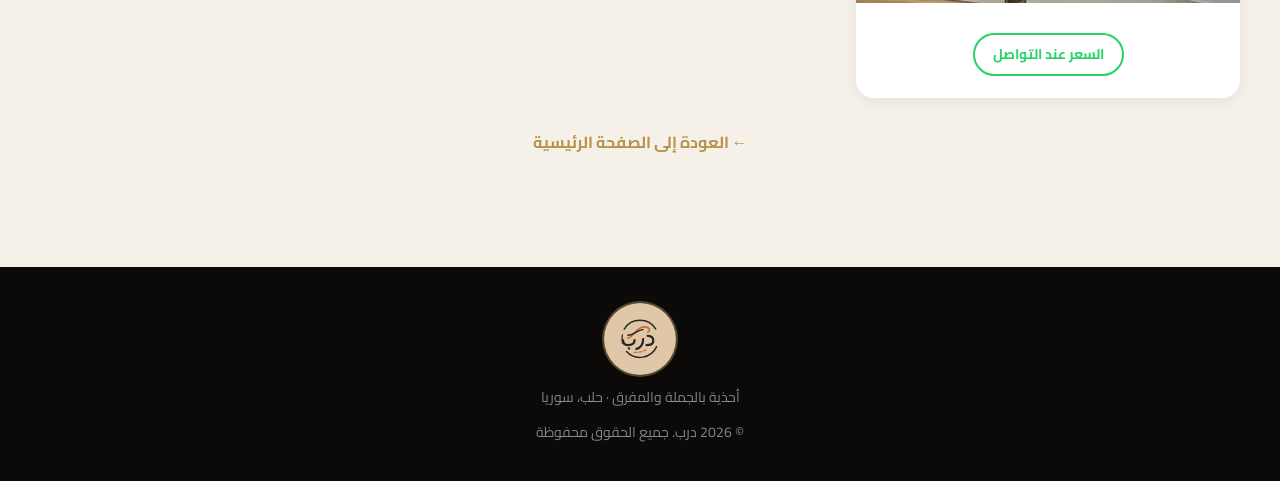
==== commit 37233abe: "WhatsApp price message: ask for model price with photo link Co-Authored-By: Claude Haiku 5.5 <norepl" ====
--- a/category.html
+++ b/category.html
@@ -85,7 +85,7 @@
       const price = document.createElement('a');
       const hasPrice = !!item.price;
       price.className = 'ask-btn';
-      price.href = waLink('مرحباً، أريد السعر: ' + label + ' - ' + cat.name + ' - صنف ' + (i + 1));
+      price.href = waLink(priceMsg(item.photos[0]));
       price.target = '_blank';
       price.rel = 'noopener';
       price.textContent = hasPrice ? item.price : 'السعر عند التواصل';
--- a/style.css
+++ b/style.css
@@ -205,7 +205,7 @@
   transition: transform .35s var(--ease), box-shadow .35s;
 }
 .product:hover { transform: translateY(-6px); box-shadow: 0 18px 36px rgba(0,0,0,.14); }
-.product .pimg { position: relative; aspect-ratio: 3/4; background: var(--paper-2); overflow: hidden; }
+.product .pimg { display: block; position: relative; aspect-ratio: 3/4; background: var(--paper-2); overflow: hidden; }
 .product .pimg img { position: absolute; inset: 0; width: 100%; height: 100%; object-fit: cover; transition: transform .6s var(--ease); }
 .product:hover .pimg img { transform: scale(1.06); }
 .product .pbody { padding: 16px 18px 20px; text-align: center; }
